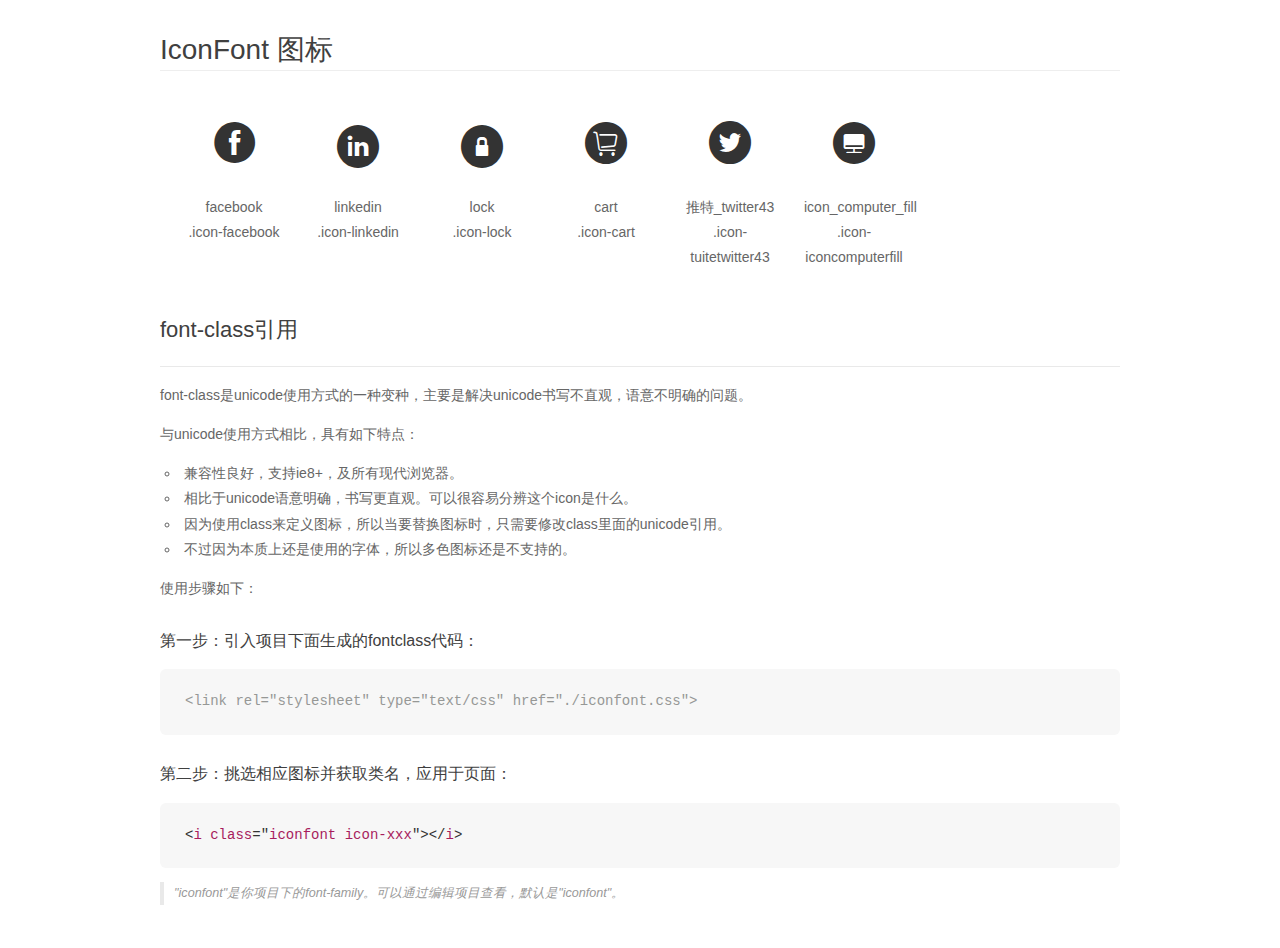
==== font/demo_fontclass.html @ c621e0b1 "html+css done" ====
<!DOCTYPE html>
<html>
<head>
    <meta charset="utf-8"/>
    <title>IconFont</title>
    <link rel="stylesheet" href="demo.css">
    <link rel="stylesheet" href="iconfont.css">
</head>
<body>
    <div class="main markdown">
        <h1>IconFont 图标</h1>
        <ul class="icon_lists clear">
            
                <li>
                <i class="icon iconfont icon-facebook"></i>
                    <div class="name">facebook</div>
                    <div class="fontclass">.icon-facebook</div>
                </li>
            
                <li>
                <i class="icon iconfont icon-linkedin"></i>
                    <div class="name">linkedin</div>
                    <div class="fontclass">.icon-linkedin</div>
                </li>
            
                <li>
                <i class="icon iconfont icon-lock"></i>
                    <div class="name">lock</div>
                    <div class="fontclass">.icon-lock</div>
                </li>
            
                <li>
                <i class="icon iconfont icon-cart"></i>
                    <div class="name">cart</div>
                    <div class="fontclass">.icon-cart</div>
                </li>
            
                <li>
                <i class="icon iconfont icon-tuitetwitter43"></i>
                    <div class="name">推特_twitter43</div>
                    <div class="fontclass">.icon-tuitetwitter43</div>
                </li>
            
                <li>
                <i class="icon iconfont icon-iconcomputerfill"></i>
                    <div class="name">icon_computer_fill</div>
                    <div class="fontclass">.icon-iconcomputerfill</div>
                </li>
            
        </ul>

        <h2 id="font-class-">font-class引用</h2>
        <hr>

        <p>font-class是unicode使用方式的一种变种，主要是解决unicode书写不直观，语意不明确的问题。</p>
        <p>与unicode使用方式相比，具有如下特点：</p>
        <ul>
        <li>兼容性良好，支持ie8+，及所有现代浏览器。</li>
        <li>相比于unicode语意明确，书写更直观。可以很容易分辨这个icon是什么。</li>
        <li>因为使用class来定义图标，所以当要替换图标时，只需要修改class里面的unicode引用。</li>
        <li>不过因为本质上还是使用的字体，所以多色图标还是不支持的。</li>
        </ul>
        <p>使用步骤如下：</p>
        <h3 id="-fontclass-">第一步：引入项目下面生成的fontclass代码：</h3>


        <pre><code class="lang-js hljs javascript"><span class="hljs-comment">&lt;link rel="stylesheet" type="text/css" href="./iconfont.css"&gt;</span></code></pre>
        <h3 id="-">第二步：挑选相应图标并获取类名，应用于页面：</h3>
        <pre><code class="lang-css hljs">&lt;<span class="hljs-selector-tag">i</span> <span class="hljs-selector-tag">class</span>="<span class="hljs-selector-tag">iconfont</span> <span class="hljs-selector-tag">icon-xxx</span>"&gt;&lt;/<span class="hljs-selector-tag">i</span>&gt;</code></pre>
        <blockquote>
        <p>"iconfont"是你项目下的font-family。可以通过编辑项目查看，默认是"iconfont"。</p>
        </blockquote>
    </div>
</body>
</html>
---- font/demo.css ----
*{margin: 0;padding: 0;list-style: none;}
/*
KISSY CSS Reset
理念：1. reset 的目的不是清除浏览器的默认样式，这仅是部分工作。清除和重置是紧密不可分的。
2. reset 的目的不是让默认样式在所有浏览器下一致，而是减少默认样式有可能带来的问题。
3. reset 期望提供一套普适通用的基础样式。但没有银弹，推荐根据具体需求，裁剪和修改后再使用。
特色：1. 适应中文；2. 基于最新主流浏览器。
维护：玉伯<lifesinger@gmail.com>, 正淳<ragecarrier@gmail.com>
 */

/** 清除内外边距 **/
body, h1, h2, h3, h4, h5, h6, hr, p, blockquote, /* structural elements 结构元素 */
dl, dt, dd, ul, ol, li, /* list elements 列表元素 */
pre, /* text formatting elements 文本格式元素 */
form, fieldset, legend, button, input, textarea, /* form elements 表单元素 */
th, td /* table elements 表格元素 */ {
  margin: 0;
  padding: 0;
}

/** 设置默认字体 **/
body,
button, input, select, textarea /* for ie */ {
  font: 12px/1.5 tahoma, arial, \5b8b\4f53, sans-serif;
}
h1, h2, h3, h4, h5, h6 { font-size: 100%; }
address, cite, dfn, em, var { font-style: normal; } /* 将斜体扶正 */
code, kbd, pre, samp { font-family: courier new, courier, monospace; } /* 统一等宽字体 */
small { font-size: 12px; } /* 小于 12px 的中文很难阅读，让 small 正常化 */

/** 重置列表元素 **/
ul, ol { list-style: none; }

/** 重置文本格式元素 **/
a { text-decoration: none; }
a:hover { text-decoration: underline; }


/** 重置表单元素 **/
legend { color: #000; } /* for ie6 */
fieldset, img { border: 0; } /* img 搭车：让链接里的 img 无边框 */
button, input, select, textarea { font-size: 100%; } /* 使得表单元素在 ie 下能继承字体大小 */
/* 注：optgroup 无法扶正 */

/** 重置表格元素 **/
table { border-collapse: collapse; border-spacing: 0; }

/* 清除浮动 */
.ks-clear:after, .clear:after {
  content: '\20';
  display: block;
  height: 0;
  clear: both;
}
.ks-clear, .clear {
  *zoom: 1;
}

.main {
  padding: 30px 100px;
width: 960px;
margin: 0 auto;
}
.main h1{font-size:36px; color:#333; text-align:left;margin-bottom:30px; border-bottom: 1px solid #eee;}

.helps{margin-top:40px;}
.helps pre{
  padding:20px;
  margin:10px 0;
  border:solid 1px #e7e1cd;
  background-color: #fffdef;
  overflow: auto;
}

.icon_lists{
  width: 100% !important;

}

.icon_lists li{
  float:left;
  width: 100px;
  height:180px;
  text-align: center;
  list-style: none !important;
}
.icon_lists .icon{
  font-size: 42px;
  line-height: 100px;
  margin: 10px 0;
  color:#333;
  -webkit-transition: font-size 0.25s ease-out 0s;
  -moz-transition: font-size 0.25s ease-out 0s;
  transition: font-size 0.25s ease-out 0s;

}
.icon_lists .icon:hover{
  font-size: 100px;
}



.markdown {
  color: #666;
  font-size: 14px;
  line-height: 1.8;
}

.highlight {
  line-height: 1.5;
}

.markdown img {
  vertical-align: middle;
  max-width: 100%;
}

.markdown h1 {
  color: #404040;
  font-weight: 500;
  line-height: 40px;
  margin-bottom: 24px;
}

.markdown h2,
.markdown h3,
.markdown h4,
.markdown h5,
.markdown h6 {
  color: #404040;
  margin: 1.6em 0 0.6em 0;
  font-weight: 500;
  clear: both;
}

.markdown h1 {
  font-size: 28px;
}

.markdown h2 {
  font-size: 22px;
}

.markdown h3 {
  font-size: 16px;
}

.markdown h4 {
  font-size: 14px;
}

.markdown h5 {
  font-size: 12px;
}

.markdown h6 {
  font-size: 12px;
}

.markdown hr {
  height: 1px;
  border: 0;
  background: #e9e9e9;
  margin: 16px 0;
  clear: both;
}

.markdown p,
.markdown pre {
  margin: 1em 0;
}

.markdown > p,
.markdown > blockquote,
.markdown > .highlight,
.markdown > ol,
.markdown > ul {
  width: 80%;
}

.markdown ul > li {
  list-style: circle;
}

.markdown > ul li,
.markdown blockquote ul > li {
  margin-left: 20px;
  padding-left: 4px;
}

.markdown > ul li p,
.markdown > ol li p {
  margin: 0.6em 0;
}

.markdown ol > li {
  list-style: decimal;
}

.markdown > ol li,
.markdown blockquote ol > li {
  margin-left: 20px;
  padding-left: 4px;
}

.markdown code {
  margin: 0 3px;
  padding: 0 5px;
  background: #eee;
  border-radius: 3px;
}

.markdown pre {
  border-radius: 6px;
  background: #f7f7f7;
  padding: 20px;
}

.markdown pre code {
  border: none;
  background: #f7f7f7;
  margin: 0;
}

.markdown strong,
.markdown b {
  font-weight: 600;
}

.markdown > table {
  border-collapse: collapse;
  border-spacing: 0px;
  empty-cells: show;
  border: 1px solid #e9e9e9;
  width: 95%;
  margin-bottom: 24px;
}

.markdown > table th {
  white-space: nowrap;
  color: #333;
  font-weight: 600;

}

.markdown > table th,
.markdown > table td {
  border: 1px solid #e9e9e9;
  padding: 8px 16px;
  text-align: left;
}

.markdown > table th {
  background: #F7F7F7;
}

.markdown blockquote {
  font-size: 90%;
  color: #999;
  border-left: 4px solid #e9e9e9;
  padding-left: 0.8em;
  margin: 1em 0;
  font-style: italic;
}

.markdown blockquote p {
  margin: 0;
}

.markdown .anchor {
  opacity: 0;
  transition: opacity 0.3s ease;
  margin-left: 8px;
}

.markdown .waiting {
  color: #ccc;
}

.markdown h1:hover .anchor,
.markdown h2:hover .anchor,
.markdown h3:hover .anchor,
.markdown h4:hover .anchor,
.markdown h5:hover .anchor,
.markdown h6:hover .anchor {
  opacity: 1;
  display: inline-block;
}

.markdown > br,
.markdown > p > br {
  clear: both;
}


.hljs {
  display: block;
  background: white;
  padding: 0.5em;
  color: #333333;
  overflow-x: auto;
}

.hljs-comment,
.hljs-meta {
  color: #969896;
}

.hljs-string,
.hljs-variable,
.hljs-template-variable,
.hljs-strong,
.hljs-emphasis,
.hljs-quote {
  color: #df5000;
}

.hljs-keyword,
.hljs-selector-tag,
.hljs-type {
  color: #a71d5d;
}

.hljs-literal,
.hljs-symbol,
.hljs-bullet,
.hljs-attribute {
  color: #0086b3;
}

.hljs-section,
.hljs-name {
  color: #63a35c;
}

.hljs-tag {
  color: #333333;
}

.hljs-title,
.hljs-attr,
.hljs-selector-id,
.hljs-selector-class,
.hljs-selector-attr,
.hljs-selector-pseudo {
  color: #795da3;
}

.hljs-addition {
  color: #55a532;
  background-color: #eaffea;
}

.hljs-deletion {
  color: #bd2c00;
  background-color: #ffecec;
}

.hljs-link {
  text-decoration: underline;
}

pre{
  background: #fff;
}
---- font/iconfont.css ----
@font-face {font-family: "iconfont";
  src: url('iconfont.eot?t=1488947579909'); /* IE9*/
  src: url('iconfont.eot?t=1488947579909#iefix') format('embedded-opentype'), /* IE6-IE8 */
  url('iconfont.woff?t=1488947579909') format('woff'), /* chrome, firefox */
  url('iconfont.ttf?t=1488947579909') format('truetype'), /* chrome, firefox, opera, Safari, Android, iOS 4.2+*/
  url('iconfont.svg?t=1488947579909#iconfont') format('svg'); /* iOS 4.1- */
}

.iconfont {
  font-family:"iconfont" !important;
  font-size:16px;
  font-style:normal;
  -webkit-font-smoothing: antialiased;
  -moz-osx-font-smoothing: grayscale;
}

.icon-facebook:before { content: "\e600"; }

.icon-linkedin:before { content: "\e60d"; }

.icon-lock:before { content: "\e6e4"; }

.icon-cart:before { content: "\e64b"; }

.icon-tuitetwitter43:before { content: "\e724"; }

.icon-iconcomputerfill:before { content: "\e705"; }
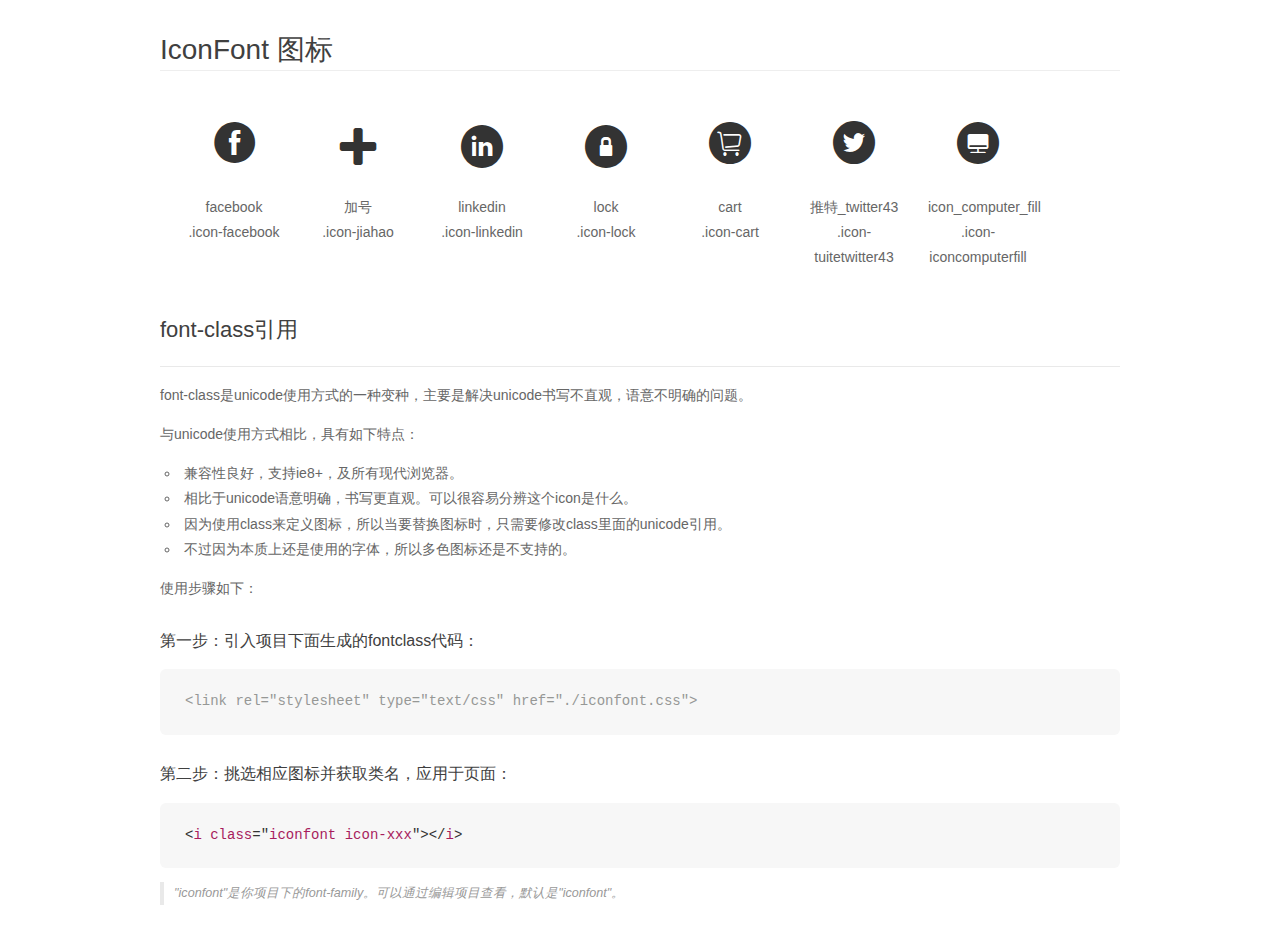
==== commit b3fcf11b: "motify index.html" ====
--- a/font/demo_fontclass.html
+++ b/font/demo_fontclass.html
@@ -16,6 +16,12 @@
                 <i class="icon iconfont icon-facebook"></i>
                     <div class="name">facebook</div>
                     <div class="fontclass">.icon-facebook</div>
+                </li>
+            
+                <li>
+                <i class="icon iconfont icon-jiahao"></i>
+                    <div class="name">加号</div>
+                    <div class="fontclass">.icon-jiahao</div>
                 </li>
             
                 <li>
--- a/font/iconfont.css
+++ b/font/iconfont.css
@@ -1,10 +1,10 @@
 
 @font-face {font-family: "iconfont";
-  src: url('iconfont.eot?t=1488947579909'); /* IE9*/
-  src: url('iconfont.eot?t=1488947579909#iefix') format('embedded-opentype'), /* IE6-IE8 */
-  url('iconfont.woff?t=1488947579909') format('woff'), /* chrome, firefox */
-  url('iconfont.ttf?t=1488947579909') format('truetype'), /* chrome, firefox, opera, Safari, Android, iOS 4.2+*/
-  url('iconfont.svg?t=1488947579909#iconfont') format('svg'); /* iOS 4.1- */
+  src: url('iconfont.eot?t=1488958794140'); /* IE9*/
+  src: url('iconfont.eot?t=1488958794140#iefix') format('embedded-opentype'), /* IE6-IE8 */
+  url('iconfont.woff?t=1488958794140') format('woff'), /* chrome, firefox */
+  url('iconfont.ttf?t=1488958794140') format('truetype'), /* chrome, firefox, opera, Safari, Android, iOS 4.2+*/
+  url('iconfont.svg?t=1488958794140#iconfont') format('svg'); /* iOS 4.1- */
 }
 
 .iconfont {
@@ -17,6 +17,8 @@
 
 .icon-facebook:before { content: "\e600"; }
 
+.icon-jiahao:before { content: "\e601"; }
+
 .icon-linkedin:before { content: "\e60d"; }
 
 .icon-lock:before { content: "\e6e4"; }
